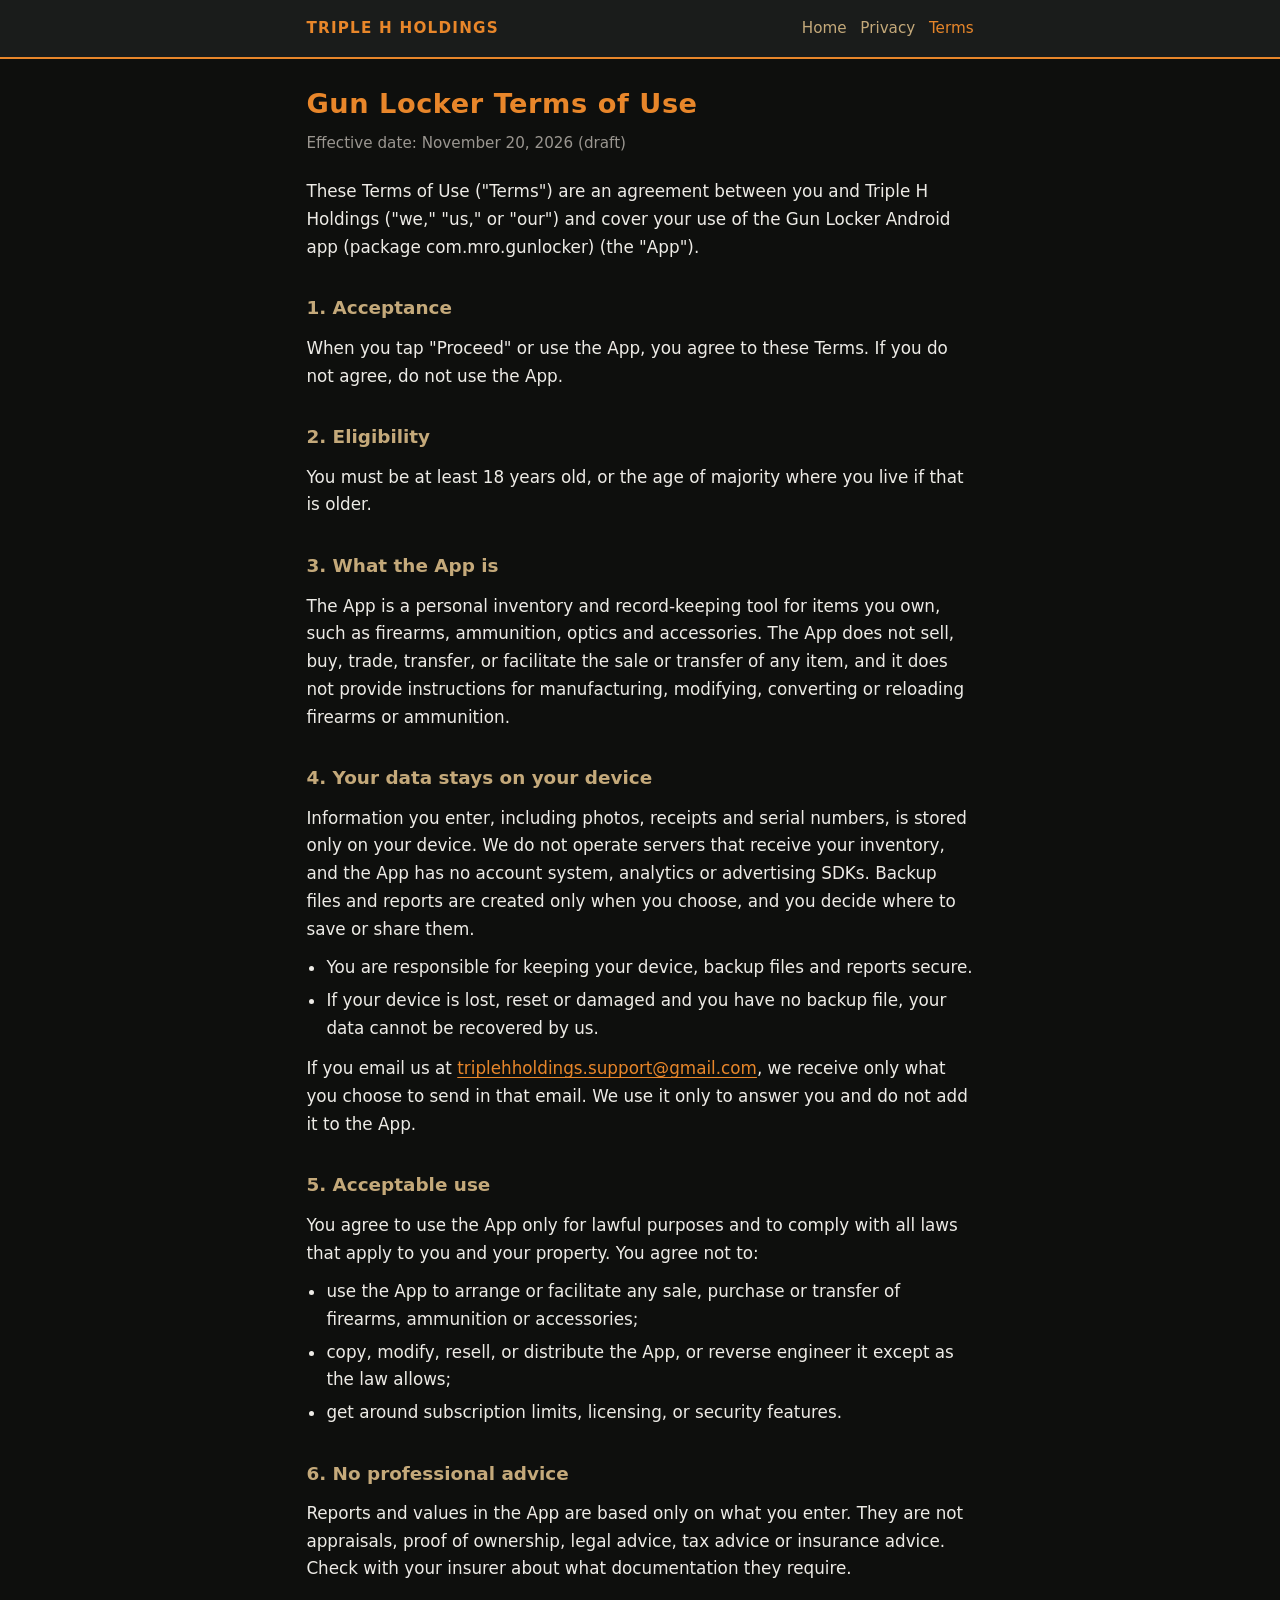
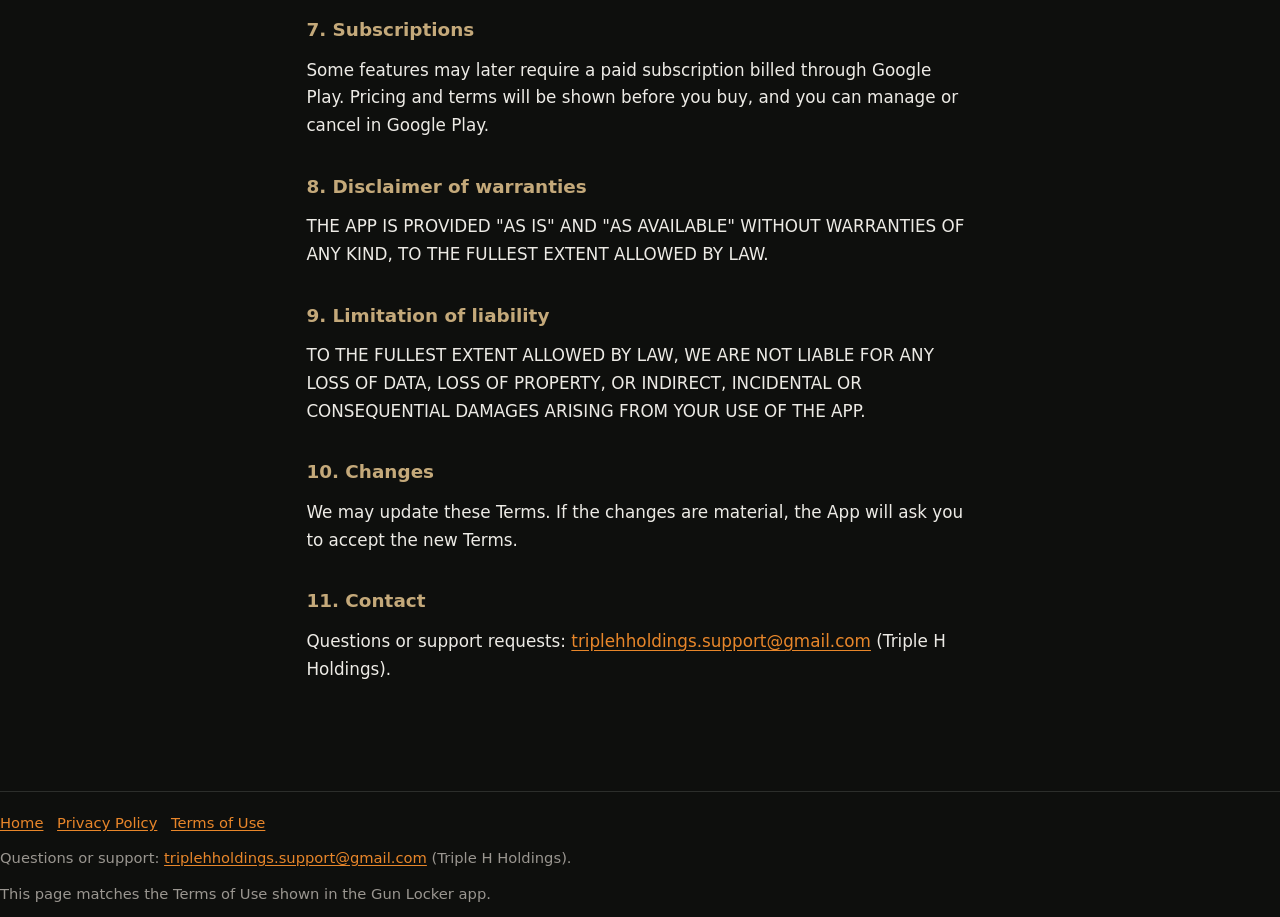
==== gunlocker/terms.html @ df4edf40 "Add files via upload" ====
<!DOCTYPE html>
<html lang="en">
<head>
  <meta charset="utf-8">
  <meta name="viewport" content="width=device-width, initial-scale=1">
  <meta name="description" content="Terms of Use for the Gun Locker Android app from Triple H Holdings. Effective November 20, 2026.">
  <title>Gun Locker Terms of Use</title>
  <link rel="stylesheet" href="../styles.css">
</head>
<body>
<header>
  <div class="bar">
    <a class="brand" href="../index.html">Triple H Holdings</a>
    <nav>
      <a href="../index.html">Home</a>
      <a href="privacy.html">Privacy</a>
      <a href="terms.html" aria-current="page">Terms</a>
    </nav>
  </div>
</header>
<main class="wrap">
  <h1>Gun Locker Terms of Use</h1>
<p class="meta">Effective date: November 20, 2026 (draft)</p>
<p>These Terms of Use (&quot;Terms&quot;) are an agreement between you and Triple H Holdings (&quot;we,&quot; &quot;us,&quot; or &quot;our&quot;) and cover your use of the Gun Locker Android app (package com.mro.gunlocker) (the &quot;App&quot;).</p>
<h2>1. Acceptance</h2>
<p>When you tap &quot;Proceed&quot; or use the App, you agree to these Terms. If you do not agree, do not use the App.</p>
<h2>2. Eligibility</h2>
<p>You must be at least 18 years old, or the age of majority where you live if that is older.</p>
<h2>3. What the App is</h2>
<p>The App is a personal inventory and record-keeping tool for items you own, such as firearms, ammunition, optics and accessories. The App does not sell, buy, trade, transfer, or facilitate the sale or transfer of any item, and it does not provide instructions for manufacturing, modifying, converting or reloading firearms or ammunition.</p>
<h2>4. Your data stays on your device</h2>
<p>Information you enter, including photos, receipts and serial numbers, is stored only on your device. We do not operate servers that receive your inventory, and the App has no account system, analytics or advertising SDKs. Backup files and reports are created only when you choose, and you decide where to save or share them.</p>
<ul>
<li>You are responsible for keeping your device, backup files and reports secure.</li>
<li>If your device is lost, reset or damaged and you have no backup file, your data cannot be recovered by us.</li>
</ul>
<p>If you email us at <a href="mailto:triplehholdings.support@gmail.com">triplehholdings.support@gmail.com</a>, we receive only what you choose to send in that email. We use it only to answer you and do not add it to the App.</p>
<h2>5. Acceptable use</h2>
<p>You agree to use the App only for lawful purposes and to comply with all laws that apply to you and your property. You agree not to:</p>
<ul>
<li>use the App to arrange or facilitate any sale, purchase or transfer of firearms, ammunition or accessories;</li>
<li>copy, modify, resell, or distribute the App, or reverse engineer it except as the law allows;</li>
<li>get around subscription limits, licensing, or security features.</li>
</ul>
<h2>6. No professional advice</h2>
<p>Reports and values in the App are based only on what you enter. They are not appraisals, proof of ownership, legal advice, tax advice or insurance advice. Check with your insurer about what documentation they require.</p>
<h2>7. Subscriptions</h2>
<p>Some features may later require a paid subscription billed through Google Play. Pricing and terms will be shown before you buy, and you can manage or cancel in Google Play.</p>
<h2>8. Disclaimer of warranties</h2>
<p>THE APP IS PROVIDED &quot;AS IS&quot; AND &quot;AS AVAILABLE&quot; WITHOUT WARRANTIES OF ANY KIND, TO THE FULLEST EXTENT ALLOWED BY LAW.</p>
<h2>9. Limitation of liability</h2>
<p>TO THE FULLEST EXTENT ALLOWED BY LAW, WE ARE NOT LIABLE FOR ANY LOSS OF DATA, LOSS OF PROPERTY, OR INDIRECT, INCIDENTAL OR CONSEQUENTIAL DAMAGES ARISING FROM YOUR USE OF THE APP.</p>
<h2>10. Changes</h2>
<p>We may update these Terms. If the changes are material, the App will ask you to accept the new Terms.</p>
<h2>11. Contact</h2>
<p>Questions or support requests: <a href="mailto:triplehholdings.support@gmail.com">triplehholdings.support@gmail.com</a> (Triple H Holdings).</p>
</main>
<footer>
  <div class="links"><a href="../index.html">Home</a> <a href="privacy.html">Privacy Policy</a> <a href="terms.html">Terms of Use</a></div>
  <p>Questions or support: <a href="mailto:triplehholdings.support@gmail.com">triplehholdings.support@gmail.com</a> (Triple H Holdings).</p>
  <p>This page matches the Terms of Use shown in the Gun Locker app.</p>
</footer>

</body>
</html>
---- styles.css ----
/* Triple H Holdings — shared styles for GitHub Pages (no external fonts or scripts). */
:root {
  --bg: #0E0F0D;
  --card: #1A1C1B;
  --text: #EDEBE6;
  --muted: #9A9690;
  --amber: #E8862A;
  --coyote: #C4A97A;
  --border: #2C2E2B;
}
* { box-sizing: border-box; }
html { background: var(--bg); }
body {
  margin: 0;
  font-family: system-ui, -apple-system, "Segoe UI", Roboto, Helvetica, Arial, sans-serif;
  background: var(--bg);
  color: var(--text);
  line-height: 1.65;
  font-size: 1.05rem;
}
a { color: var(--amber); text-underline-offset: 0.15em; }
a:hover, a:focus-visible { color: #f3a85a; }
header {
  border-bottom: 2px solid var(--amber);
  background: var(--card);
}
.bar, .wrap { max-width: 44rem; margin: 0 auto; padding: 1rem 1.15rem; }
.bar {
  display: flex;
  flex-wrap: wrap;
  align-items: baseline;
  justify-content: space-between;
  gap: 0.6rem 1.2rem;
}
.brand {
  color: var(--amber);
  font-weight: 700;
  letter-spacing: 0.08em;
  text-transform: uppercase;
  text-decoration: none;
  font-size: 0.95rem;
}
nav { display: flex; flex-wrap: wrap; gap: 0.85rem; }
nav a { color: var(--coyote); text-decoration: none; font-size: 0.95rem; }
nav a:hover, nav a:focus-visible { color: var(--amber); text-decoration: underline; }
nav a[aria-current="page"] { color: var(--amber); }
.wrap { padding: 1.75rem 1.15rem 3.5rem; }
h1 {
  color: var(--amber);
  font-size: 1.7rem;
  line-height: 1.25;
  letter-spacing: 0.02em;
  margin: 0 0 0.6rem;
}
h2 {
  color: var(--coyote);
  font-size: 1.15rem;
  margin: 2rem 0 0.5rem;
}
.lede, .meta { color: var(--muted); }
.meta { font-size: 0.95rem; margin: 0 0 1.4rem; }
p { margin: 0.7rem 0; }
ul { margin: 0.4rem 0 0.8rem; padding-left: 1.25rem; }
li { margin: 0.3rem 0; }
.card {
  background: var(--card);
  border: 1px solid var(--border);
  border-left: 4px solid var(--amber);
  border-radius: 4px;
  padding: 1.1rem 1.15rem 1.2rem;
  margin: 1rem 0;
}
.card h2 { margin-top: 0; color: var(--text); }
.card p:last-child { margin-bottom: 0; }
.soon { border-left-color: var(--border); }
.soon h2 { color: var(--muted); }
.apps { display: grid; gap: 1rem; margin-top: 1.25rem; }
footer {
  margin-top: 2.5rem;
  padding-top: 1.2rem;
  border-top: 1px solid var(--border);
  color: var(--muted);
  font-size: 0.92rem;
}
.links { display: flex; flex-wrap: wrap; gap: 0.85rem; margin-bottom: 0.6rem; }
@media (max-width: 520px) {
  body { font-size: 1rem; }
  h1 { font-size: 1.45rem; }
  .bar { padding: 0.9rem 1rem; }
  .wrap { padding: 1.3rem 1rem 2.5rem; }
}
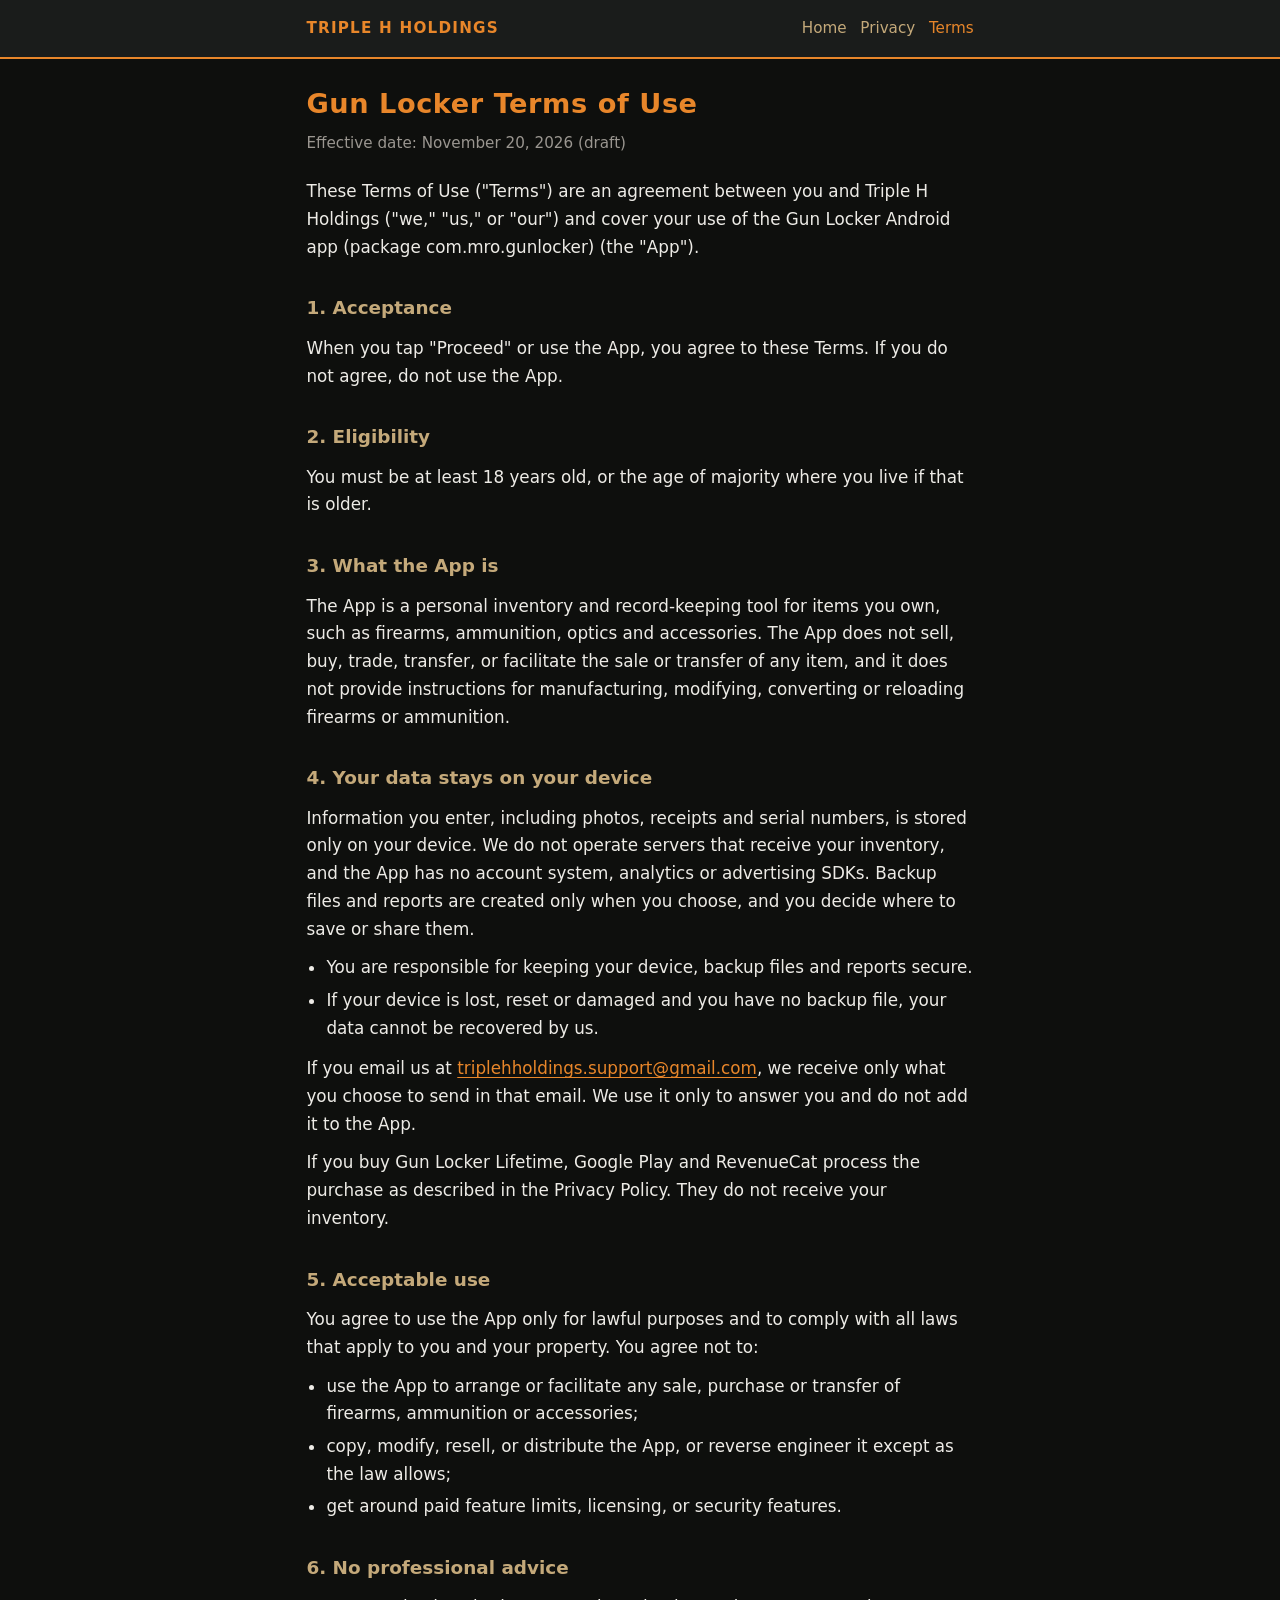
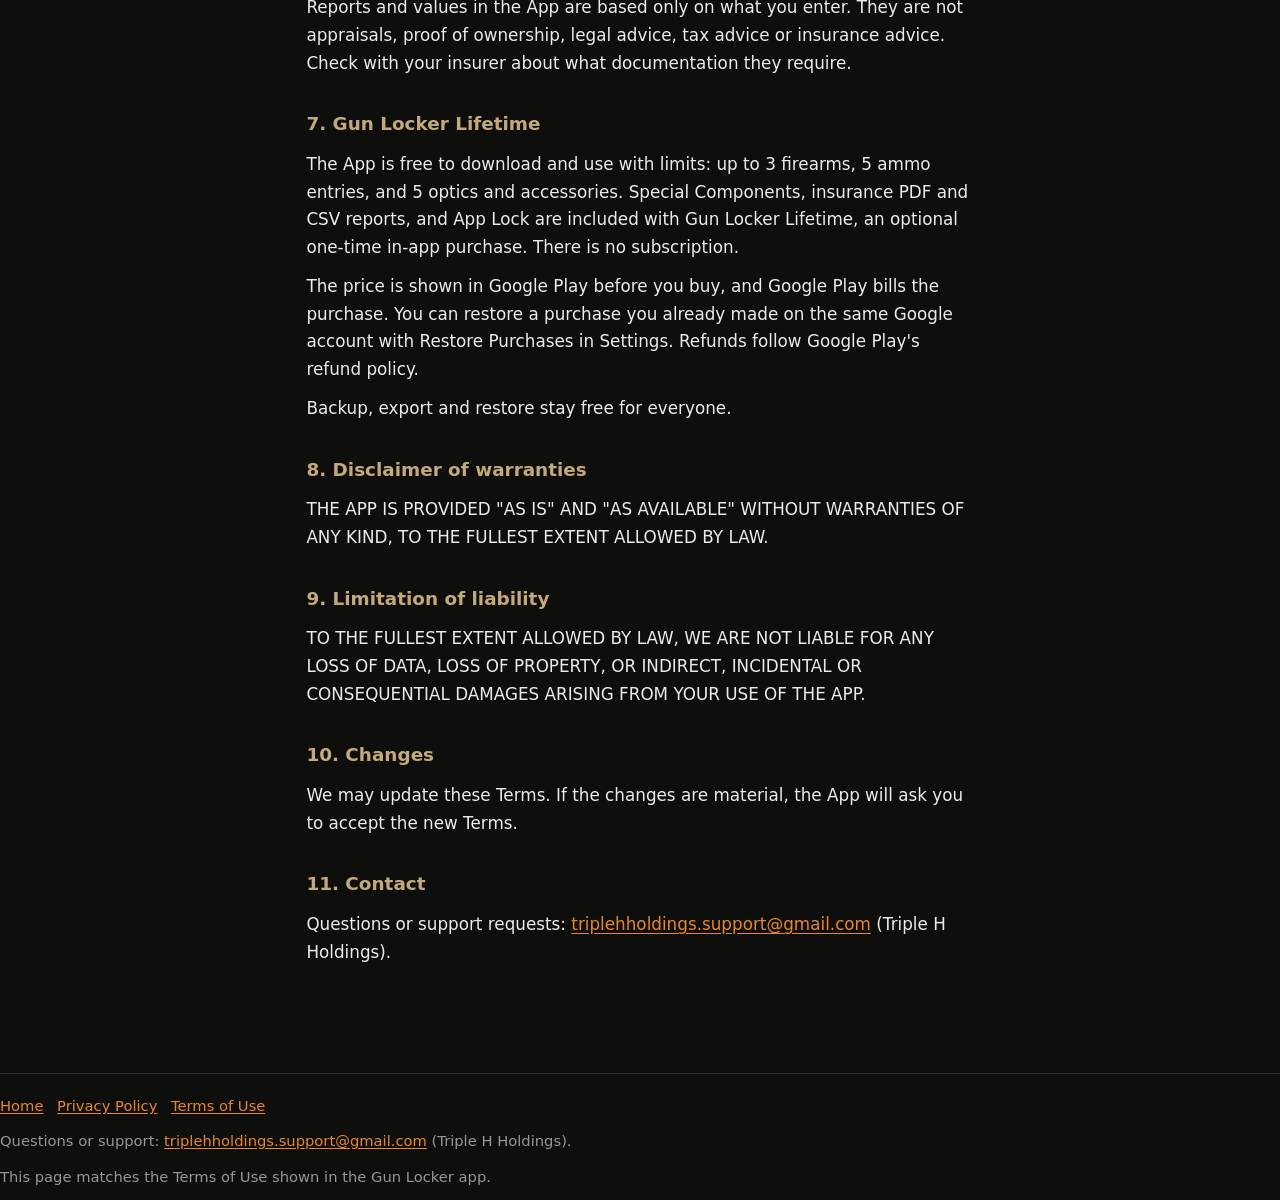
==== commit 6b4581e4: "Add files via upload" ====
--- a/gunlocker/terms.html
+++ b/gunlocker/terms.html
@@ -35,17 +35,20 @@
 <li>If your device is lost, reset or damaged and you have no backup file, your data cannot be recovered by us.</li>
 </ul>
 <p>If you email us at <a href="mailto:triplehholdings.support@gmail.com">triplehholdings.support@gmail.com</a>, we receive only what you choose to send in that email. We use it only to answer you and do not add it to the App.</p>
+<p>If you buy Gun Locker Lifetime, Google Play and RevenueCat process the purchase as described in the Privacy Policy. They do not receive your inventory.</p>
 <h2>5. Acceptable use</h2>
 <p>You agree to use the App only for lawful purposes and to comply with all laws that apply to you and your property. You agree not to:</p>
 <ul>
 <li>use the App to arrange or facilitate any sale, purchase or transfer of firearms, ammunition or accessories;</li>
 <li>copy, modify, resell, or distribute the App, or reverse engineer it except as the law allows;</li>
-<li>get around subscription limits, licensing, or security features.</li>
+<li>get around paid feature limits, licensing, or security features.</li>
 </ul>
 <h2>6. No professional advice</h2>
 <p>Reports and values in the App are based only on what you enter. They are not appraisals, proof of ownership, legal advice, tax advice or insurance advice. Check with your insurer about what documentation they require.</p>
-<h2>7. Subscriptions</h2>
-<p>Some features may later require a paid subscription billed through Google Play. Pricing and terms will be shown before you buy, and you can manage or cancel in Google Play.</p>
+<h2>7. Gun Locker Lifetime</h2>
+<p>The App is free to download and use with limits: up to 3 firearms, 5 ammo entries, and 5 optics and accessories. Special Components, insurance PDF and CSV reports, and App Lock are included with Gun Locker Lifetime, an optional one-time in-app purchase. There is no subscription.</p>
+<p>The price is shown in Google Play before you buy, and Google Play bills the purchase. You can restore a purchase you already made on the same Google account with Restore Purchases in Settings. Refunds follow Google Play&#x27;s refund policy.</p>
+<p>Backup, export and restore stay free for everyone.</p>
 <h2>8. Disclaimer of warranties</h2>
 <p>THE APP IS PROVIDED &quot;AS IS&quot; AND &quot;AS AVAILABLE&quot; WITHOUT WARRANTIES OF ANY KIND, TO THE FULLEST EXTENT ALLOWED BY LAW.</p>
 <h2>9. Limitation of liability</h2>
